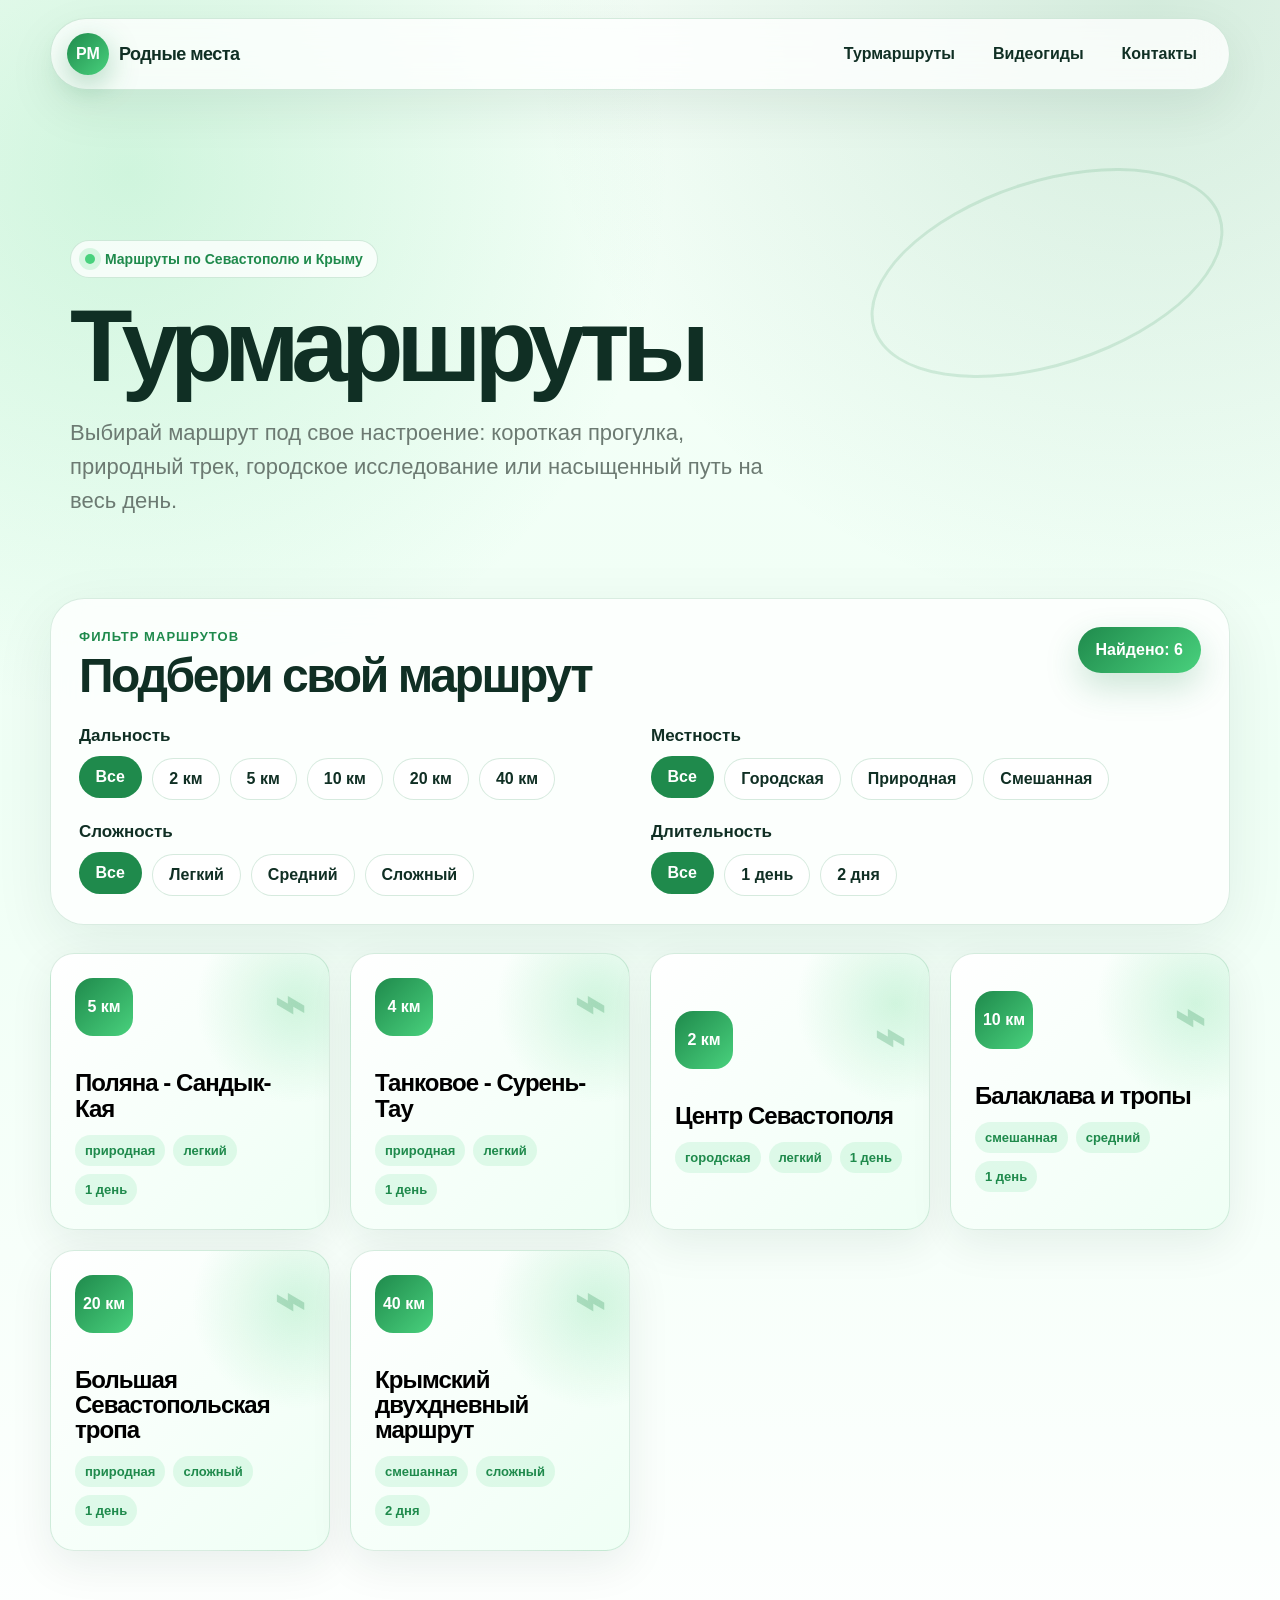
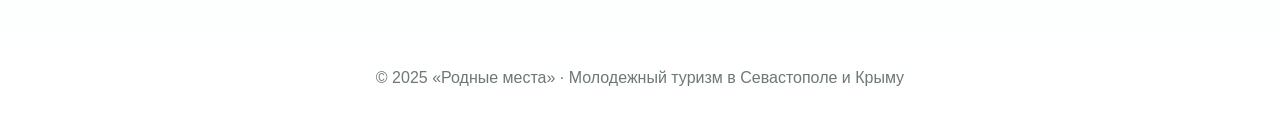
==== routes.html @ fac5d85a "Add files via upload" ====
<!DOCTYPE html>
<html lang="ru">
<head>
  <meta charset="UTF-8" />
  <meta name="viewport" content="width=device-width, initial-scale=1.0" />
  <title>Турмаршруты — Родные места</title>
  <link rel="stylesheet" href="styles.css" />
</head>
<body>
  <header class="header">
    <a href="index.html" class="logo" aria-label="Родные места">
      <span class="logo-mark">РМ</span>
      <span class="logo-text">Родные места</span>
    </a>

    <button class="burger" type="button" aria-label="Открыть меню">
      <span></span>
      <span></span>
      <span></span>
    </button>

    <nav class="nav">
      <a href="routes.html">Турмаршруты</a>
      <a href="videoguides.html">Видеогиды</a>
      <a href="index.html#contacts">Контакты</a>
    </nav>
  </header>

  <main>
    <section class="routes-hero">
      <div class="container reveal">
        <div class="badge">
          <span></span>
          Маршруты по Севастополю и Крыму
        </div>

        <h1>Турмаршруты</h1>

        <p>
          Выбирай маршрут под свое настроение: короткая прогулка, природный трек,
          городское исследование или насыщенный путь на весь день.
        </p>
      </div>
    </section>

    <section class="container routes-page">
      <div class="filters-panel reveal">
        <div class="filters-top">
          <div>
            <span class="filters-label">Фильтр маршрутов</span>
            <h2>Подбери свой маршрут</h2>
          </div>

          <div class="routes-count">
            Найдено: <strong id="routesCount">0</strong>
          </div>
        </div>

        <div class="filters-grid">
          <div class="filter-group">
            <h3>Дальность</h3>
            <div class="filter-options" data-filter="distance">
              <button type="button" class="filter-btn active" data-value="all">Все</button>
              <button type="button" class="filter-btn" data-value="2">2 км</button>
              <button type="button" class="filter-btn" data-value="5">5 км</button>
              <button type="button" class="filter-btn" data-value="10">10 км</button>
              <button type="button" class="filter-btn" data-value="20">20 км</button>
              <button type="button" class="filter-btn" data-value="40">40 км</button>
            </div>
          </div>

          <div class="filter-group">
            <h3>Местность</h3>
            <div class="filter-options" data-filter="terrain">
              <button type="button" class="filter-btn active" data-value="all">Все</button>
              <button type="button" class="filter-btn" data-value="городская">Городская</button>
              <button type="button" class="filter-btn" data-value="природная">Природная</button>
              <button type="button" class="filter-btn" data-value="смешанная">Смешанная</button>
            </div>
          </div>

          <div class="filter-group">
            <h3>Сложность</h3>
            <div class="filter-options" data-filter="difficulty">
              <button type="button" class="filter-btn active" data-value="all">Все</button>
              <button type="button" class="filter-btn" data-value="легкий">Легкий</button>
              <button type="button" class="filter-btn" data-value="средний">Средний</button>
              <button type="button" class="filter-btn" data-value="сложный">Сложный</button>
            </div>
          </div>

          <div class="filter-group">
            <h3>Длительность</h3>
            <div class="filter-options" data-filter="durationDays">
              <button type="button" class="filter-btn active" data-value="all">Все</button>
              <button type="button" class="filter-btn" data-value="1">1 день</button>
              <button type="button" class="filter-btn" data-value="2">2 дня</button>
            </div>
          </div>
        </div>
      </div>

      <div class="routes-grid" id="routesGrid"></div>

      <div class="empty-state" id="emptyState">
        По выбранным фильтрам маршрутов пока нет.
      </div>
    </section>
  </main>

  <div class="modal" id="routeModal" aria-hidden="true">
    <div class="modal-backdrop" data-close-modal></div>

    <div class="modal-window" role="dialog" aria-modal="true">
      <button class="modal-close" type="button" aria-label="Закрыть окно" data-close-modal>
        ×
      </button>

      <div class="modal-content">
        <div class="modal-info">
          <span class="modal-kicker">Маршрут</span>
          <h2 id="modalTitle"></h2>
          <p id="modalDescription"></p>

          <div class="modal-stats" id="modalStats"></div>
        </div>

        <div class="modal-map" id="modalMap"></div>
      </div>
    </div>
  </div>

  <footer class="footer">
    <p>© 2025 «Родные места» · Молодежный туризм в Севастополе и Крыму</p>
  </footer>

  <script src="script.js"></script>
</body>
</html>
---- styles.css ----
:root {
  --green-dark: #102f24;
  --green-main: #1f8a4c;
  --green-bright: #49d17d;
  --green-light: #dff7e8;
  --mint: #effff5;
  --white: #ffffff;
  --black: #07120d;
  --gray: #6c7a72;
  --border: rgba(31, 138, 76, 0.18);
  --shadow: 0 24px 70px rgba(16, 47, 36, 0.16);
  --radius-xl: 34px;
  --radius-lg: 24px;
  --radius-md: 18px;
}

* {
  margin: 0;
  padding: 0;
  box-sizing: border-box;
}

html {
  scroll-behavior: smooth;
}

body {
  min-height: 100vh;
  font-family: Arial, Helvetica, sans-serif;
  color: var(--green-dark);
  background:
    radial-gradient(circle at 10% 10%, rgba(73, 209, 125, 0.22), transparent 28%),
    radial-gradient(circle at 90% 0%, rgba(31, 138, 76, 0.16), transparent 30%),
    linear-gradient(180deg, #f7fff9 0%, #effff5 45%, #ffffff 100%);
  overflow-x: hidden;
}

a {
  color: inherit;
  text-decoration: none;
}

button,
input,
textarea,
select {
  font: inherit;
}

.container {
  width: min(1180px, calc(100% - 40px));
  margin: 0 auto;
}

.header {
  position: sticky;
  top: 18px;
  z-index: 100;
  width: min(1180px, calc(100% - 32px));
  margin: 18px auto 0;
  display: flex;
  align-items: center;
  justify-content: space-between;
  padding: 14px 16px;
  border: 1px solid rgba(31, 138, 76, 0.18);
  border-radius: 999px;
  background: rgba(255, 255, 255, 0.78);
  backdrop-filter: blur(18px);
  box-shadow: 0 18px 50px rgba(16, 47, 36, 0.08);
}

.logo {
  display: flex;
  align-items: center;
  gap: 10px;
  font-weight: 900;
}

.logo-mark {
  width: 42px;
  height: 42px;
  display: grid;
  place-items: center;
  border-radius: 50%;
  color: var(--white);
  background: linear-gradient(135deg, var(--green-main), var(--green-bright));
  box-shadow: 0 10px 30px rgba(31, 138, 76, 0.35);
}

.logo-text {
  font-size: 18px;
  letter-spacing: -0.03em;
}

.nav {
  display: flex;
  align-items: center;
  gap: 6px;
}

.nav a {
  padding: 12px 16px;
  border-radius: 999px;
  color: var(--green-dark);
  font-weight: 700;
  transition: 0.25s ease;
}

.nav a:hover {
  color: var(--white);
  background: var(--green-main);
  transform: translateY(-2px);
}

.burger {
  display: none;
  width: 46px;
  height: 46px;
  border: none;
  border-radius: 50%;
  background: var(--green-main);
  cursor: pointer;
  position: relative;
}

.burger span {
  display: block;
  width: 20px;
  height: 2px;
  margin: 5px auto;
  border-radius: 999px;
  background: var(--white);
  transition: 0.25s ease;
}

.burger.active span:nth-child(1) {
  transform: translateY(7px) rotate(45deg);
}

.burger.active span:nth-child(2) {
  opacity: 0;
}

.burger.active span:nth-child(3) {
  transform: translateY(-7px) rotate(-45deg);
}

.hero {
  position: relative;
  width: min(1180px, calc(100% - 40px));
  margin: 70px auto 0;
  min-height: 680px;
  display: grid;
  grid-template-columns: 1.05fr 0.95fr;
  align-items: center;
  gap: 42px;
}

.badge {
  width: fit-content;
  display: flex;
  align-items: center;
  gap: 10px;
  padding: 10px 14px;
  margin-bottom: 22px;
  border: 1px solid var(--border);
  border-radius: 999px;
  color: var(--green-main);
  background: rgba(255, 255, 255, 0.75);
  font-weight: 800;
  font-size: 14px;
}

.badge span {
  width: 10px;
  height: 10px;
  border-radius: 50%;
  background: var(--green-bright);
  box-shadow: 0 0 0 6px rgba(73, 209, 125, 0.18);
}

.hero h1 {
  max-width: 780px;
  font-size: clamp(44px, 7vw, 86px);
  line-height: 0.94;
  letter-spacing: -0.07em;
  margin-bottom: 26px;
}

.hero p {
  max-width: 640px;
  color: var(--gray);
  font-size: clamp(18px, 2vw, 22px);
  line-height: 1.55;
}

.hero-actions {
  display: flex;
  flex-wrap: wrap;
  gap: 14px;
  margin-top: 34px;
}

.btn {
  display: inline-flex;
  align-items: center;
  justify-content: center;
  min-height: 54px;
  padding: 0 24px;
  border-radius: 999px;
  font-weight: 900;
  transition: 0.25s ease;
}

.btn:hover {
  transform: translateY(-4px);
}

.btn-primary {
  color: var(--white);
  background: linear-gradient(135deg, var(--green-main), var(--green-bright));
  box-shadow: 0 16px 40px rgba(31, 138, 76, 0.28);
}

.btn-secondary {
  color: var(--green-dark);
  background: var(--white);
  border: 1px solid var(--border);
}

.hero-visual {
  display: flex;
  justify-content: center;
}

.map-card {
  position: relative;
  width: min(100%, 470px);
  aspect-ratio: 0.82;
  border-radius: 46px;
  overflow: hidden;
  background:
    linear-gradient(135deg, rgba(255, 255, 255, 0.88), rgba(223, 247, 232, 0.85)),
    repeating-linear-gradient(
      45deg,
      rgba(31, 138, 76, 0.08) 0 2px,
      transparent 2px 22px
    );
  border: 1px solid rgba(31, 138, 76, 0.18);
  box-shadow: var(--shadow);
  transform: rotate(2deg);
  animation: floatCard 5s ease-in-out infinite;
}

.map-card::before {
  content: "";
  position: absolute;
  inset: 28px;
  border: 2px dashed rgba(31, 138, 76, 0.2);
  border-radius: 34px;
}

.map-title {
  position: absolute;
  top: 34px;
  left: 34px;
  right: 34px;
  z-index: 3;
  padding: 16px 18px;
  border-radius: 20px;
  color: var(--white);
  background: var(--green-dark);
  font-weight: 900;
  font-size: 18px;
}

.route-path {
  position: absolute;
  left: 70px;
  top: 150px;
  width: 310px;
  height: 310px;
  border: 6px solid transparent;
  border-left-color: var(--green-main);
  border-bottom-color: var(--green-bright);
  border-radius: 50%;
  transform: rotate(-18deg);
  opacity: 0.9;
}

.map-point {
  position: absolute;
  z-index: 4;
  width: 28px;
  height: 28px;
  display: grid;
  place-items: center;
  border-radius: 50%;
  background: var(--white);
  box-shadow: 0 10px 30px rgba(16, 47, 36, 0.16);
}

.map-point span {
  width: 12px;
  height: 12px;
  border-radius: 50%;
  background: var(--green-main);
}

.point-one {
  top: 155px;
  left: 95px;
}

.point-two {
  top: 250px;
  right: 78px;
}

.point-three {
  bottom: 125px;
  left: 120px;
}

.point-four {
  bottom: 70px;
  right: 110px;
}

.big-pin {
  position: absolute;
  z-index: 5;
  right: 70px;
  bottom: 150px;
  animation: bouncePin 2.5s ease-in-out infinite;
}

.pin-head {
  width: 74px;
  height: 74px;
  border: 10px solid var(--white);
  border-radius: 50% 50% 50% 0;
  background: var(--green-main);
  transform: rotate(-45deg);
  box-shadow: 0 18px 42px rgba(31, 138, 76, 0.35);
}

.pin-head::after {
  content: "";
  position: absolute;
  width: 18px;
  height: 18px;
  inset: 18px;
  border-radius: 50%;
  background: var(--white);
}

.decor-line {
  position: absolute;
  z-index: -1;
  border: 3px solid rgba(31, 138, 76, 0.13);
  border-radius: 50%;
}

.line-one {
  width: 520px;
  height: 230px;
  left: -150px;
  top: 40px;
  transform: rotate(-18deg);
}

.line-two {
  width: 420px;
  height: 190px;
  right: -160px;
  bottom: 100px;
  transform: rotate(28deg);
}

.floating-dot {
  position: absolute;
  z-index: -1;
  border-radius: 50%;
  background: var(--green-bright);
  opacity: 0.55;
  animation: floatDot 5s ease-in-out infinite;
}

.dot-one {
  width: 18px;
  height: 18px;
  left: 38%;
  top: 8%;
}

.dot-two {
  width: 28px;
  height: 28px;
  right: 6%;
  top: 22%;
  animation-delay: 0.8s;
}

.dot-three {
  width: 14px;
  height: 14px;
  left: 8%;
  bottom: 18%;
  animation-delay: 1.3s;
}

.sections-block,
.partners-block,
.contacts-block {
  padding: 90px 0 0;
}

.section-heading {
  margin-bottom: 34px;
}

.section-heading span,
.contact-label {
  display: inline-block;
  margin-bottom: 10px;
  color: var(--green-main);
  font-weight: 900;
  text-transform: uppercase;
  letter-spacing: 0.08em;
  font-size: 13px;
}

.section-heading h2,
.contact-card h2 {
  font-size: clamp(34px, 4vw, 56px);
  line-height: 1;
  letter-spacing: -0.05em;
}

.section-heading p {
  max-width: 640px;
  margin-top: 14px;
  color: var(--gray);
  font-size: 18px;
  line-height: 1.5;
}

.cards-grid {
  display: grid;
  grid-template-columns: repeat(2, 1fr);
  gap: 24px;
}

.big-card {
  position: relative;
  min-height: 360px;
  overflow: hidden;
  padding: 34px;
  border-radius: var(--radius-xl);
  border: 1px solid rgba(31, 138, 76, 0.16);
  background: var(--white);
  box-shadow: 0 18px 60px rgba(16, 47, 36, 0.09);
  transition: 0.3s ease;
}

.big-card:hover {
  transform: translateY(-10px) rotate(-1deg);
  box-shadow: var(--shadow);
}

.big-card::after {
  content: "";
  position: absolute;
  width: 260px;
  height: 260px;
  right: -80px;
  bottom: -80px;
  border-radius: 50%;
  background: rgba(73, 209, 125, 0.16);
}

.routes-card {
  background: linear-gradient(135deg, #ffffff, #effff5);
}

.videos-card {
  color: var(--white);
  background:
    radial-gradient(circle at 80% 20%, rgba(73, 209, 125, 0.5), transparent 30%),
    linear-gradient(135deg, var(--green-dark), var(--green-main));
}

.videos-card p {
  color: rgba(255, 255, 255, 0.78);
}

.card-bg-symbol {
  position: absolute;
  right: 28px;
  top: 12px;
  font-size: 150px;
  line-height: 1;
  opacity: 0.09;
  font-weight: 900;
}

.card-icon {
  width: 68px;
  height: 68px;
  display: grid;
  place-items: center;
  margin-bottom: 34px;
  border-radius: 22px;
  background: rgba(73, 209, 125, 0.18);
  font-size: 32px;
}

.big-card h3 {
  position: relative;
  z-index: 2;
  margin-bottom: 14px;
  font-size: clamp(30px, 4vw, 46px);
  letter-spacing: -0.05em;
}

.big-card p {
  position: relative;
  z-index: 2;
  max-width: 470px;
  color: var(--gray);
  font-size: 18px;
  line-height: 1.5;
}

.big-card span {
  position: absolute;
  z-index: 2;
  left: 34px;
  bottom: 34px;
  font-weight: 900;
  color: var(--green-main);
}

.videos-card span {
  color: var(--green-light);
}

.partners-grid {
  display: grid;
  grid-template-columns: repeat(5, 1fr);
  gap: 16px;
}

.partner-card {
  min-height: 130px;
  display: grid;
  place-items: center;
  padding: 18px;
  text-align: center;
  border-radius: var(--radius-lg);
  border: 1px solid rgba(31, 138, 76, 0.16);
  background: rgba(255, 255, 255, 0.74);
  box-shadow: 0 12px 36px rgba(16, 47, 36, 0.06);
}

.main-partner {
  color: var(--white);
  background: linear-gradient(135deg, var(--green-main), var(--green-bright));
}

.partner-name {
  font-size: 18px;
  font-weight: 900;
}

.placeholder {
  color: rgba(16, 47, 36, 0.42);
  border-style: dashed;
}

.contacts-block {
  padding-bottom: 90px;
}

.contact-card {
  display: flex;
  align-items: center;
  justify-content: space-between;
  gap: 28px;
  padding: 40px;
  border-radius: var(--radius-xl);
  color: var(--white);
  background:
    radial-gradient(circle at 15% 20%, rgba(73, 209, 125, 0.55), transparent 28%),
    linear-gradient(135deg, var(--green-dark), var(--green-main));
  box-shadow: var(--shadow);
}

.contact-card p {
  max-width: 650px;
  margin-top: 16px;
  color: rgba(255, 255, 255, 0.8);
  font-size: 18px;
  line-height: 1.55;
}

.contact-card .contact-label {
  color: var(--green-light);
}

.footer {
  padding: 28px 20px 40px;
  text-align: center;
  color: var(--gray);
}

.reveal {
  opacity: 0;
  transform: translateY(24px);
  transition: 0.7s ease;
}

.reveal.visible {
  opacity: 1;
  transform: translateY(0);
}

@keyframes floatCard {
  0%,
  100% {
    transform: translateY(0) rotate(2deg);
  }

  50% {
    transform: translateY(-14px) rotate(-1deg);
  }
}

@keyframes bouncePin {
  0%,
  100% {
    transform: translateY(0);
  }

  50% {
    transform: translateY(-16px);
  }
}

@keyframes floatDot {
  0%,
  100% {
    transform: translateY(0) scale(1);
  }

  50% {
    transform: translateY(-18px) scale(1.15);
  }
}

/* Routes page */
.routes-hero {
  width: min(1180px, calc(100% - 40px));
  margin: 70px auto 0;
  padding: 80px 0 40px;
  position: relative;
}

.routes-hero::before {
  content: "";
  position: absolute;
  right: 0;
  top: 20px;
  width: 360px;
  height: 180px;
  border: 3px solid rgba(31, 138, 76, 0.14);
  border-radius: 50%;
  transform: rotate(-18deg);
  z-index: -1;
}

.routes-hero h1 {
  max-width: 760px;
  font-size: clamp(52px, 8vw, 104px);
  line-height: 0.9;
  letter-spacing: -0.07em;
  margin-bottom: 24px;
}

.routes-hero p {
  max-width: 720px;
  color: var(--gray);
  font-size: clamp(18px, 2vw, 22px);
  line-height: 1.55;
}

.routes-page {
  padding: 40px 0 90px;
}

.filters-panel {
  padding: 28px;
  border: 1px solid rgba(31, 138, 76, 0.16);
  border-radius: var(--radius-xl);
  background: rgba(255, 255, 255, 0.78);
  backdrop-filter: blur(18px);
  box-shadow: 0 18px 60px rgba(16, 47, 36, 0.08);
}

.filters-top {
  display: flex;
  align-items: flex-start;
  justify-content: space-between;
  gap: 20px;
  margin-bottom: 26px;
}

.filters-label {
  display: inline-block;
  margin-bottom: 8px;
  color: var(--green-main);
  font-size: 13px;
  font-weight: 900;
  letter-spacing: 0.08em;
  text-transform: uppercase;
}

.filters-top h2 {
  font-size: clamp(30px, 4vw, 48px);
  line-height: 1;
  letter-spacing: -0.05em;
}

.routes-count {
  flex: 0 0 auto;
  padding: 14px 18px;
  border-radius: 999px;
  color: var(--white);
  background: linear-gradient(135deg, var(--green-main), var(--green-bright));
  font-weight: 900;
  box-shadow: 0 14px 34px rgba(31, 138, 76, 0.22);
}

.filters-grid {
  display: grid;
  grid-template-columns: repeat(2, 1fr);
  gap: 22px;
}

.filter-group h3 {
  margin-bottom: 12px;
  font-size: 17px;
}

.filter-options {
  display: flex;
  flex-wrap: wrap;
  gap: 10px;
}

.filter-btn {
  min-height: 42px;
  padding: 0 16px;
  border: 1px solid rgba(31, 138, 76, 0.18);
  border-radius: 999px;
  color: var(--green-dark);
  background: var(--white);
  font-weight: 800;
  cursor: pointer;
  transition: 0.25s ease;
}

.filter-btn:hover,
.filter-btn.active {
  color: var(--white);
  background: var(--green-main);
  transform: translateY(-2px);
}

.routes-grid {
  display: grid;
  grid-template-columns: repeat(auto-fit, minmax(255px, 1fr));
  gap: 20px;
  margin-top: 28px;
}

.route-tile {
  min-height: 210px;
  padding: 24px;
  border: 1px solid rgba(31, 138, 76, 0.16);
  border-radius: var(--radius-lg);
  background:
    radial-gradient(circle at 88% 18%, rgba(73, 209, 125, 0.22), transparent 30%),
    linear-gradient(135deg, #ffffff, #effff5);
  box-shadow: 0 14px 44px rgba(16, 47, 36, 0.08);
  cursor: pointer;
  transition: 0.28s ease;
  text-align: left;
}

.route-tile:hover {
  transform: translateY(-8px) rotate(-1deg);
  box-shadow: var(--shadow);
}

.route-tile-top {
  display: flex;
  justify-content: space-between;
  gap: 16px;
  margin-bottom: 34px;
}

.route-distance {
  width: 58px;
  height: 58px;
  display: grid;
  place-items: center;
  border-radius: 18px;
  color: var(--white);
  background: linear-gradient(135deg, var(--green-main), var(--green-bright));
  font-weight: 900;
}

.route-symbol {
  color: rgba(31, 138, 76, 0.25);
  font-size: 52px;
  line-height: 1;
  font-weight: 900;
}

.route-tile h3 {
  margin-bottom: 14px;
  font-size: 24px;
  line-height: 1.05;
  letter-spacing: -0.04em;
}

.route-tags {
  display: flex;
  flex-wrap: wrap;
  gap: 8px;
}

.route-tags span,
.modal-stats span {
  padding: 8px 10px;
  border-radius: 999px;
  color: var(--green-main);
  background: rgba(73, 209, 125, 0.14);
  font-size: 13px;
  font-weight: 900;
}

.empty-state {
  display: none;
  margin-top: 28px;
  padding: 34px;
  border: 1px dashed rgba(31, 138, 76, 0.28);
  border-radius: var(--radius-lg);
  color: var(--gray);
  background: rgba(255, 255, 255, 0.62);
  text-align: center;
  font-weight: 800;
}

.empty-state.visible {
  display: block;
}

/* Modal */
.modal {
  position: fixed;
  inset: 0;
  z-index: 300;
  display: none;
  padding: 20px;
}

.modal.active {
  display: grid;
  place-items: center;
}

.modal-backdrop {
  position: absolute;
  inset: 0;
  background: rgba(7, 18, 13, 0.68);
  backdrop-filter: blur(10px);
}

.modal-window {
  position: relative;
  z-index: 2;
  width: min(1120px, 100%);
  max-height: calc(100vh - 40px);
  overflow: auto;
  border-radius: var(--radius-xl);
  background: var(--white);
  box-shadow: 0 30px 90px rgba(0, 0, 0, 0.28);
}

.modal-close {
  position: absolute;
  top: 16px;
  right: 16px;
  z-index: 5;
  width: 44px;
  height: 44px;
  border: none;
  border-radius: 50%;
  color: var(--white);
  background: var(--green-dark);
  font-size: 28px;
  line-height: 1;
  cursor: pointer;
}

.modal-content {
  display: grid;
  grid-template-columns: 0.85fr 1.15fr;
  gap: 0;
}

.modal-info {
  padding: 38px;
}

.modal-kicker {
  display: inline-block;
  margin-bottom: 12px;
  color: var(--green-main);
  font-size: 13px;
  font-weight: 900;
  letter-spacing: 0.08em;
  text-transform: uppercase;
}

.modal-info h2 {
  margin-bottom: 16px;
  font-size: clamp(32px, 4vw, 52px);
  line-height: 1;
  letter-spacing: -0.05em;
}

.modal-info p {
  color: var(--gray);
  font-size: 18px;
  line-height: 1.55;
}

.modal-stats {
  display: flex;
  flex-wrap: wrap;
  gap: 10px;
  margin-top: 24px;
}

.modal-map {
  min-height: 520px;
  background: var(--green-light);
}

.modal-map iframe {
  display: block;
  width: 100%;
  height: 100%;
  min-height: 520px;
  border: 0;
}

@media (min-width: 1180px) {
  .routes-grid {
    grid-template-columns: repeat(4, 1fr);
  }
}

@media (max-width: 960px) {
  .header {
    top: 12px;
  }

  .burger {
    display: block;
  }

  .nav {
    position: absolute;
    top: calc(100% + 12px);
    left: 0;
    right: 0;
    display: none;
    flex-direction: column;
    align-items: stretch;
    padding: 12px;
    border-radius: 28px;
    border: 1px solid rgba(31, 138, 76, 0.16);
    background: rgba(255, 255, 255, 0.94);
    box-shadow: 0 20px 50px rgba(16, 47, 36, 0.1);
  }

  .nav.active {
    display: flex;
  }

  .nav a {
    text-align: center;
  }

  .hero {
    min-height: auto;
    grid-template-columns: 1fr;
    margin-top: 56px;
    padding-bottom: 20px;
  }

  .hero-visual {
    order: -1;
  }

  .map-card {
    max-width: 420px;
  }

  .cards-grid {
    grid-template-columns: 1fr;
  }

  .partners-grid {
    grid-template-columns: repeat(2, 1fr);
  }

  .contact-card {
    flex-direction: column;
    align-items: flex-start;
  }

  .routes-hero {
    margin-top: 56px;
    padding-top: 58px;
  }

  .filters-grid {
    grid-template-columns: 1fr;
  }

  .modal-content {
    grid-template-columns: 1fr;
  }

  .modal-map,
  .modal-map iframe {
    min-height: 380px;
  }
}

@media (max-width: 620px) {
  .container,
  .hero {
    width: min(100% - 24px, 1180px);
  }

  .header {
    width: calc(100% - 20px);
    padding: 10px;
  }

  .logo-text {
    font-size: 16px;
  }

  .logo-mark {
    width: 38px;
    height: 38px;
  }

  .hero {
    margin-top: 44px;
    gap: 30px;
  }

  .hero h1 {
    font-size: 45px;
  }

  .hero-actions {
    flex-direction: column;
  }

  .btn {
    width: 100%;
  }

  .map-card {
    border-radius: 34px;
  }

  .map-title {
    top: 22px;
    left: 22px;
    right: 22px;
    font-size: 15px;
  }

  .route-path {
    left: 42px;
    top: 125px;
    width: 250px;
    height: 250px;
  }

  .point-one {
    top: 135px;
    left: 60px;
  }

  .point-two {
    top: 220px;
    right: 50px;
  }

  .point-three {
    bottom: 110px;
    left: 78px;
  }

  .point-four {
    bottom: 58px;
    right: 80px;
  }

  .big-pin {
    right: 44px;
    bottom: 120px;
  }

  .pin-head {
    width: 62px;
    height: 62px;
  }

  .sections-block,
  .partners-block,
  .contacts-block {
    padding-top: 64px;
  }

  .big-card {
    min-height: 340px;
    padding: 26px;
    border-radius: 26px;
  }

  .big-card span {
    left: 26px;
    bottom: 26px;
  }

  .partners-grid {
    grid-template-columns: 1fr;
  }

  .partner-card {
    min-height: 110px;
  }

  .contact-card {
    padding: 28px;
    border-radius: 26px;
  }

  .routes-hero {
    width: min(100% - 24px, 1180px);
    margin-top: 44px;
  }

  .filters-panel {
    padding: 20px;
    border-radius: 26px;
  }

  .filters-top {
    flex-direction: column;
  }

  .routes-count {
    width: 100%;
    text-align: center;
  }

  .routes-grid {
    grid-template-columns: 1fr;
  }

  .modal {
    padding: 10px;
  }

  .modal-window {
    border-radius: 24px;
  }

  .modal-info {
    padding: 28px 22px;
  }

  .footer {
    font-size: 14px;
  }
}
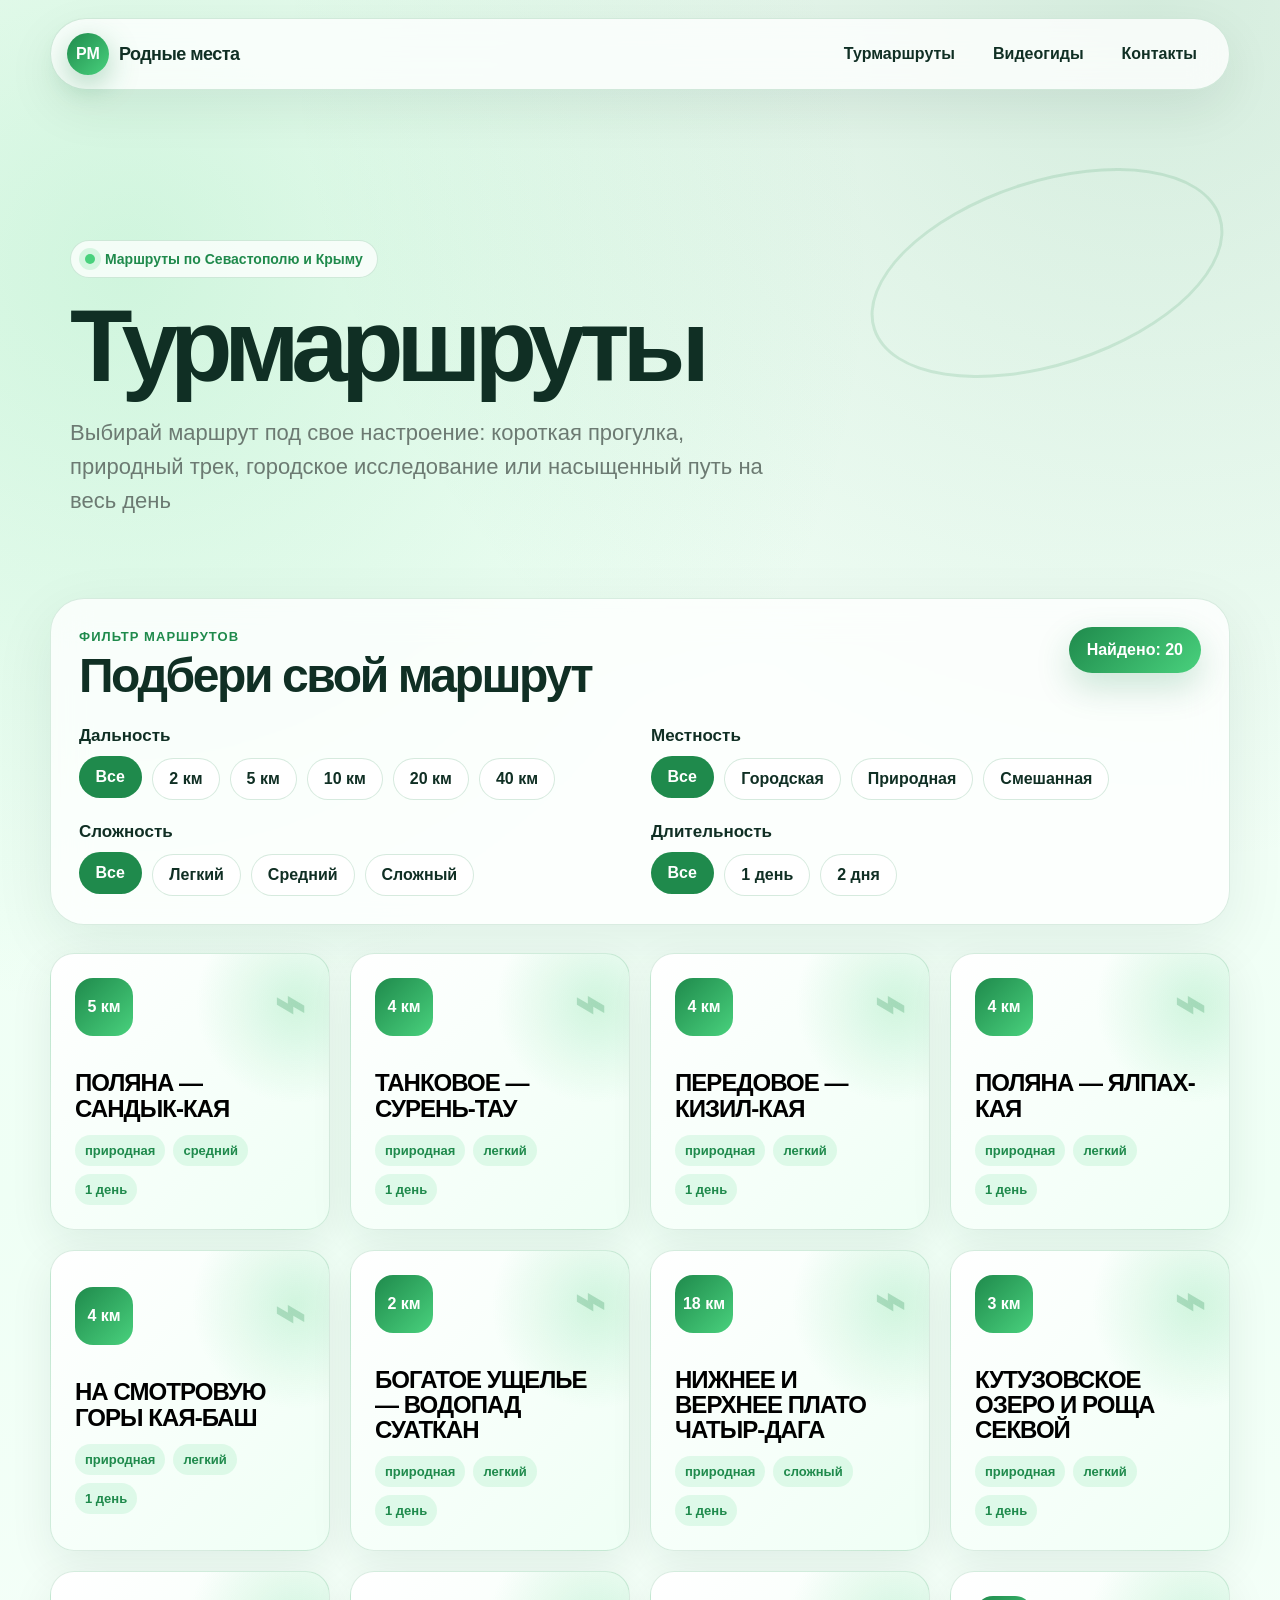
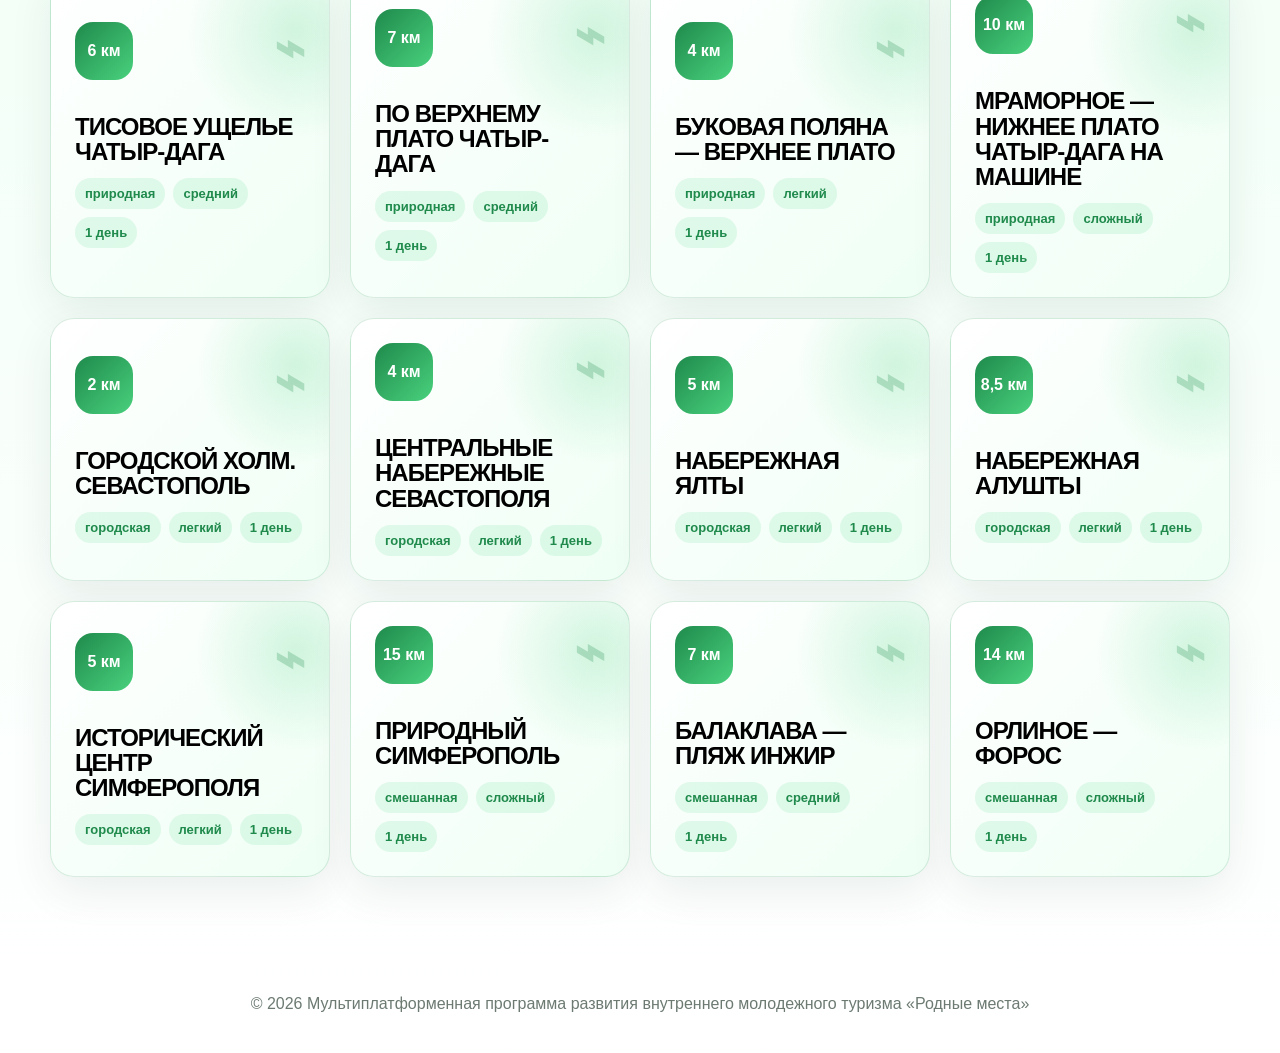
==== commit bc6ea7c5: "Update routes.html" ====
--- a/routes.html
+++ b/routes.html
@@ -38,7 +38,7 @@
 
         <p>
           Выбирай маршрут под свое настроение: короткая прогулка, природный трек,
-          городское исследование или насыщенный путь на весь день.
+          городское исследование или насыщенный путь на весь день
         </p>
       </div>
     </section>
@@ -131,9 +131,9 @@
   </div>
 
   <footer class="footer">
-    <p>© 2025 «Родные места» · Молодежный туризм в Севастополе и Крыму</p>
+    <p>© 2026 Мультиплатформенная программа развития внутреннего молодежного туризма «Родные места»</p>
   </footer>
 
   <script src="script.js"></script>
 </body>
-</html>+</html>
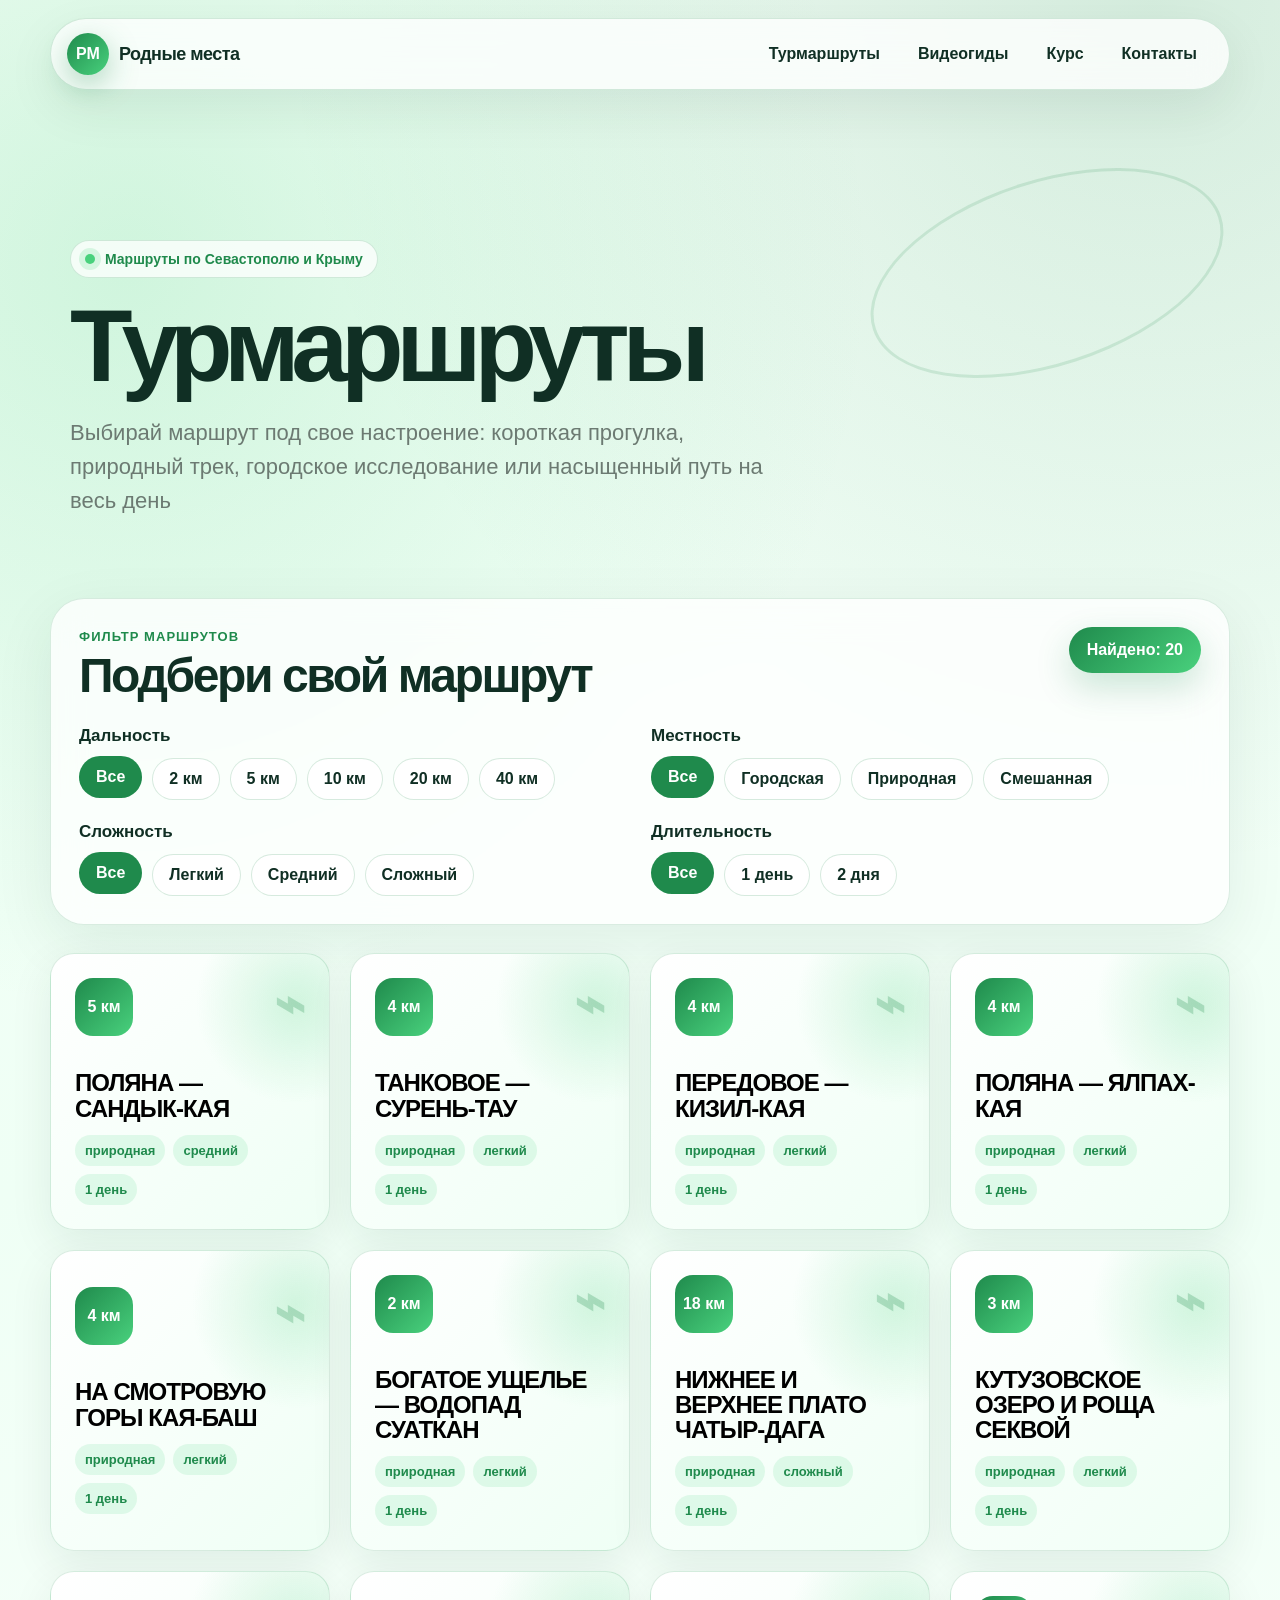
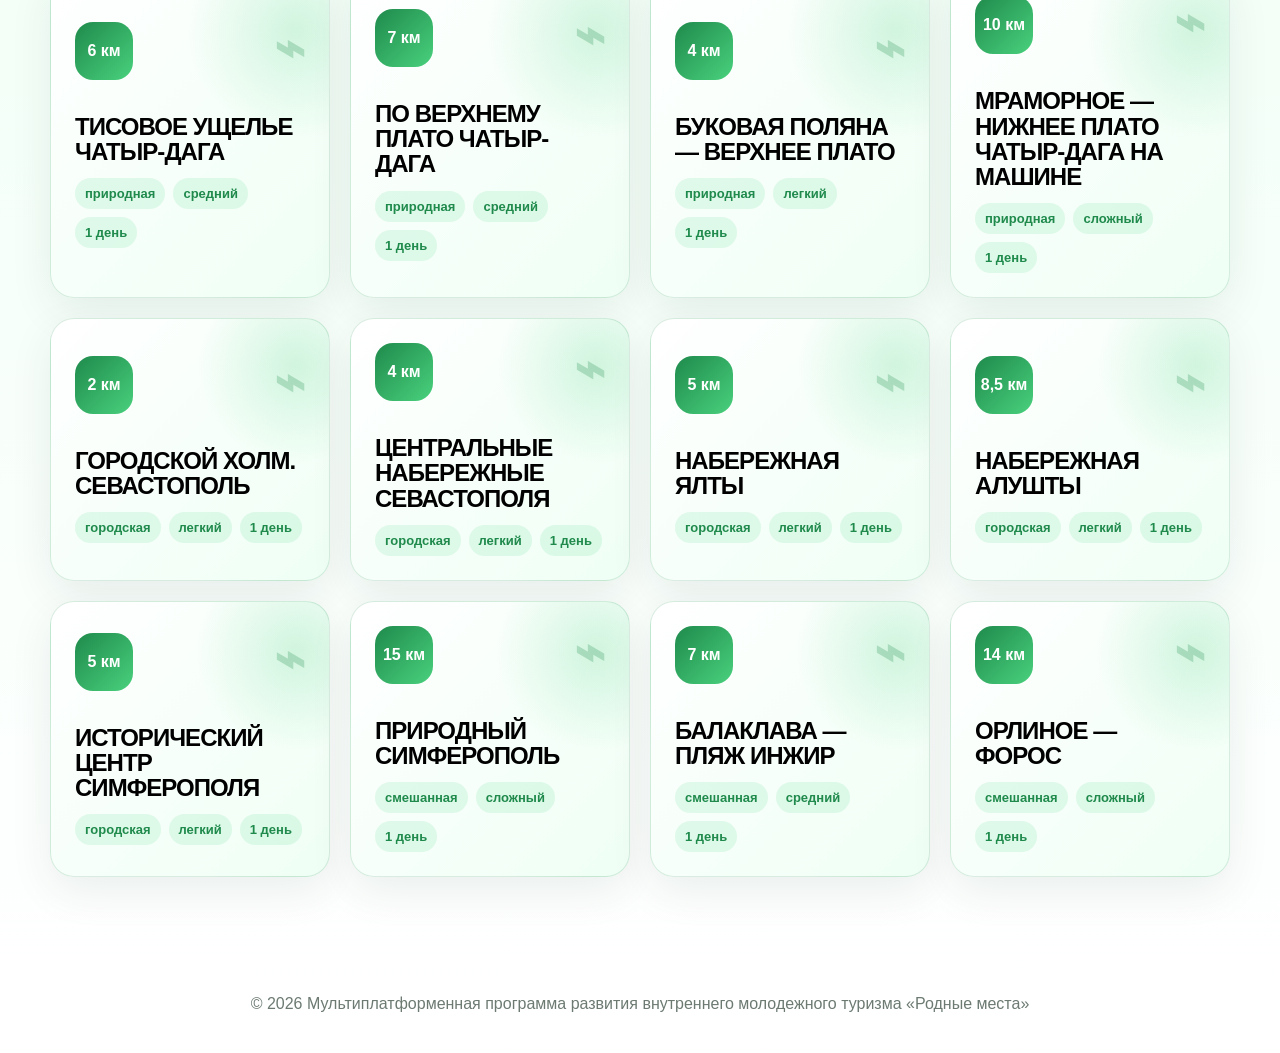
==== commit f3c1c49b: "Add files via upload" ====
--- a/routes.html
+++ b/routes.html
@@ -22,6 +22,7 @@
     <nav class="nav">
       <a href="routes.html">Турмаршруты</a>
       <a href="videoguides.html">Видеогиды</a>
+      <a href="course.html">Курс</a>
       <a href="index.html#contacts">Контакты</a>
     </nav>
   </header>
--- a/styles.css
+++ b/styles.css
@@ -448,7 +448,7 @@
 
 .cards-grid {
   display: grid;
-  grid-template-columns: repeat(2, 1fr);
+  grid-template-columns: repeat(auto-fit, minmax(300px, 1fr));
   gap: 24px;
 }
 
@@ -493,6 +493,10 @@
 
 .videos-card p {
   color: rgba(255, 255, 255, 0.78);
+}
+
+.course-card {
+  background: linear-gradient(135deg, var(--mint), var(--green-light));
 }
 
 .card-bg-symbol {
@@ -1208,3 +1212,323 @@
     font-size: 14px;
   }
 }
+/* Videoguides page */
+.video-page-hero {
+  width: min(1180px, calc(100% - 40px));
+  margin: 70px auto 0;
+  padding: 80px 0 40px;
+  position: relative;
+}
+
+.video-page-hero::before {
+  content: "";
+  position: absolute;
+  right: 0;
+  top: 20px;
+  width: 360px;
+  height: 180px;
+  border: 3px solid rgba(31, 138, 76, 0.14);
+  border-radius: 50%;
+  transform: rotate(-18deg);
+  z-index: -1;
+}
+
+.video-page-hero h1 {
+  max-width: 780px;
+  font-size: clamp(52px, 8vw, 104px);
+  line-height: 0.9;
+  letter-spacing: -0.07em;
+  margin-bottom: 24px;
+}
+
+.video-page-hero p {
+  max-width: 720px;
+  color: var(--gray);
+  font-size: clamp(18px, 2vw, 22px);
+  line-height: 1.55;
+}
+
+.videoguides-block {
+  padding: 40px 0 90px;
+}
+
+.videos-grid {
+  display: grid;
+  grid-template-columns: repeat(2, 1fr);
+  gap: 24px;
+}
+
+.video-tile {
+  position: relative;
+  display: block;
+  width: 100%;
+  overflow: hidden;
+  padding: 0;
+  border: 1px solid rgba(31, 138, 76, 0.16);
+  border-radius: var(--radius-xl);
+  background: var(--white);
+  box-shadow: 0 18px 60px rgba(16, 47, 36, 0.09);
+  cursor: pointer;
+  transition: 0.3s ease;
+}
+
+.video-tile:hover {
+  transform: translateY(-10px) rotate(-1deg);
+  box-shadow: var(--shadow);
+}
+
+.video-preview {
+  position: relative;
+  aspect-ratio: 16 / 9;
+  overflow: hidden;
+  background: var(--green-light);
+}
+
+.video-preview iframe {
+  display: block;
+  width: 100%;
+  height: 100%;
+  border: 0;
+  pointer-events: none;
+}
+
+.video-tile::after {
+  content: "Открыть видео";
+  position: absolute;
+  right: 18px;
+  bottom: 18px;
+  z-index: 2;
+  padding: 10px 16px;
+  border-radius: 999px;
+  color: var(--white);
+  background: rgba(16, 47, 36, 0.78);
+  backdrop-filter: blur(12px);
+  font-size: 14px;
+  font-weight: 900;
+}
+
+.video-modal {
+  position: fixed;
+  inset: 0;
+  z-index: 400;
+  display: none;
+  padding: 20px;
+}
+
+.video-modal.active {
+  display: grid;
+  place-items: center;
+}
+
+.video-modal-backdrop {
+  position: absolute;
+  inset: 0;
+  border: 0;
+  background: rgba(7, 18, 13, 0.72);
+  backdrop-filter: blur(10px);
+  cursor: pointer;
+}
+
+.video-modal-content {
+  position: relative;
+  z-index: 2;
+  width: min(1120px, 100%);
+  border-radius: var(--radius-xl);
+  background: var(--white);
+  box-shadow: 0 30px 90px rgba(0, 0, 0, 0.28);
+}
+
+.video-modal-close {
+  position: absolute;
+  top: 16px;
+  right: 16px;
+  z-index: 5;
+  width: 44px;
+  height: 44px;
+  border: none;
+  border-radius: 50%;
+  color: var(--white);
+  background: var(--green-dark);
+  font-size: 28px;
+  line-height: 1;
+  cursor: pointer;
+}
+
+.video-modal-player {
+  aspect-ratio: 16 / 9;
+  overflow: hidden;
+  border-radius: var(--radius-xl);
+  background: #000000;
+}
+
+.video-modal-player iframe {
+  display: block;
+  width: 100%;
+  height: 100%;
+  border: 0;
+}
+
+@media (max-width: 960px) {
+  .video-page-hero {
+    margin-top: 56px;
+    padding-top: 58px;
+  }
+
+  .videos-grid {
+    grid-template-columns: 1fr;
+  }
+}
+
+@media (max-width: 620px) {
+  .video-page-hero {
+    width: min(100% - 24px, 1180px);
+    margin-top: 44px;
+  }
+
+  .video-modal {
+    padding: 10px;
+  }
+
+  .video-modal-content,
+  .video-modal-player {
+    border-radius: 24px;
+  }
+
+  .video-modal-close {
+    top: 10px;
+    right: 10px;
+  }
+}
+
+/* Course page */
+.course-hero {
+  width: min(1180px, calc(100% - 40px));
+  margin: 70px auto 0;
+  padding: 80px 0 40px;
+  position: relative;
+}
+
+.course-hero::before {
+  content: "";
+  position: absolute;
+  right: 0;
+  top: 20px;
+  width: 360px;
+  height: 180px;
+  border: 3px solid rgba(31, 138, 76, 0.14);
+  border-radius: 50%;
+  transform: rotate(-18deg);
+  z-index: -1;
+}
+
+.course-page {
+  padding: 40px 0 90px;
+}
+
+.lessons-group {
+  margin-top: 44px;
+}
+
+.lessons-group:first-child {
+  margin-top: 28px;
+}
+
+.lessons-group-title {
+  display: flex;
+  align-items: baseline;
+  flex-wrap: wrap;
+  gap: 12px;
+  margin-bottom: 6px;
+}
+
+.lessons-group-title h3 {
+  font-size: clamp(20px, 2.4vw, 26px);
+  letter-spacing: -0.03em;
+}
+
+.lessons-group-direction {
+  color: var(--green-main);
+  font-weight: 900;
+  font-size: 13px;
+  text-transform: uppercase;
+  letter-spacing: 0.08em;
+}
+
+.lessons-group-count {
+  padding: 4px 12px;
+  border-radius: 999px;
+  background: rgba(73, 209, 125, 0.14);
+  color: var(--green-main);
+  font-size: 12px;
+  font-weight: 900;
+}
+
+.lessons-grid {
+  display: grid;
+  grid-template-columns: repeat(auto-fit, minmax(255px, 1fr));
+  gap: 18px;
+  margin-top: 18px;
+}
+
+.lesson-tile {
+  min-height: 190px;
+  padding: 22px;
+  border: 1px solid rgba(31, 138, 76, 0.16);
+  border-radius: var(--radius-lg);
+  background:
+    radial-gradient(circle at 88% 12%, rgba(73, 209, 125, 0.18), transparent 30%),
+    linear-gradient(135deg, #ffffff, #effff5);
+  box-shadow: 0 14px 44px rgba(16, 47, 36, 0.08);
+  cursor: pointer;
+  transition: 0.28s ease;
+  text-align: left;
+}
+
+.lesson-tile:hover {
+  transform: translateY(-8px) rotate(-1deg);
+  box-shadow: var(--shadow);
+}
+
+.lesson-number {
+  width: 40px;
+  height: 40px;
+  display: grid;
+  place-items: center;
+  margin-bottom: 16px;
+  border-radius: 12px;
+  color: var(--white);
+  background: linear-gradient(135deg, var(--green-main), var(--green-bright));
+  font-weight: 900;
+  font-size: 14px;
+}
+
+.lesson-tile h4 {
+  margin-bottom: 8px;
+  font-size: 17px;
+  line-height: 1.25;
+  letter-spacing: -0.02em;
+}
+
+.lesson-tile p {
+  color: var(--gray);
+  font-size: 14px;
+  line-height: 1.5;
+}
+
+@media (max-width: 960px) {
+  .course-hero {
+    margin-top: 56px;
+    padding-top: 58px;
+  }
+}
+
+@media (max-width: 620px) {
+  .course-hero {
+    width: min(100% - 24px, 1180px);
+    margin-top: 44px;
+  }
+
+  .lessons-grid {
+    grid-template-columns: 1fr;
+  }
+}
